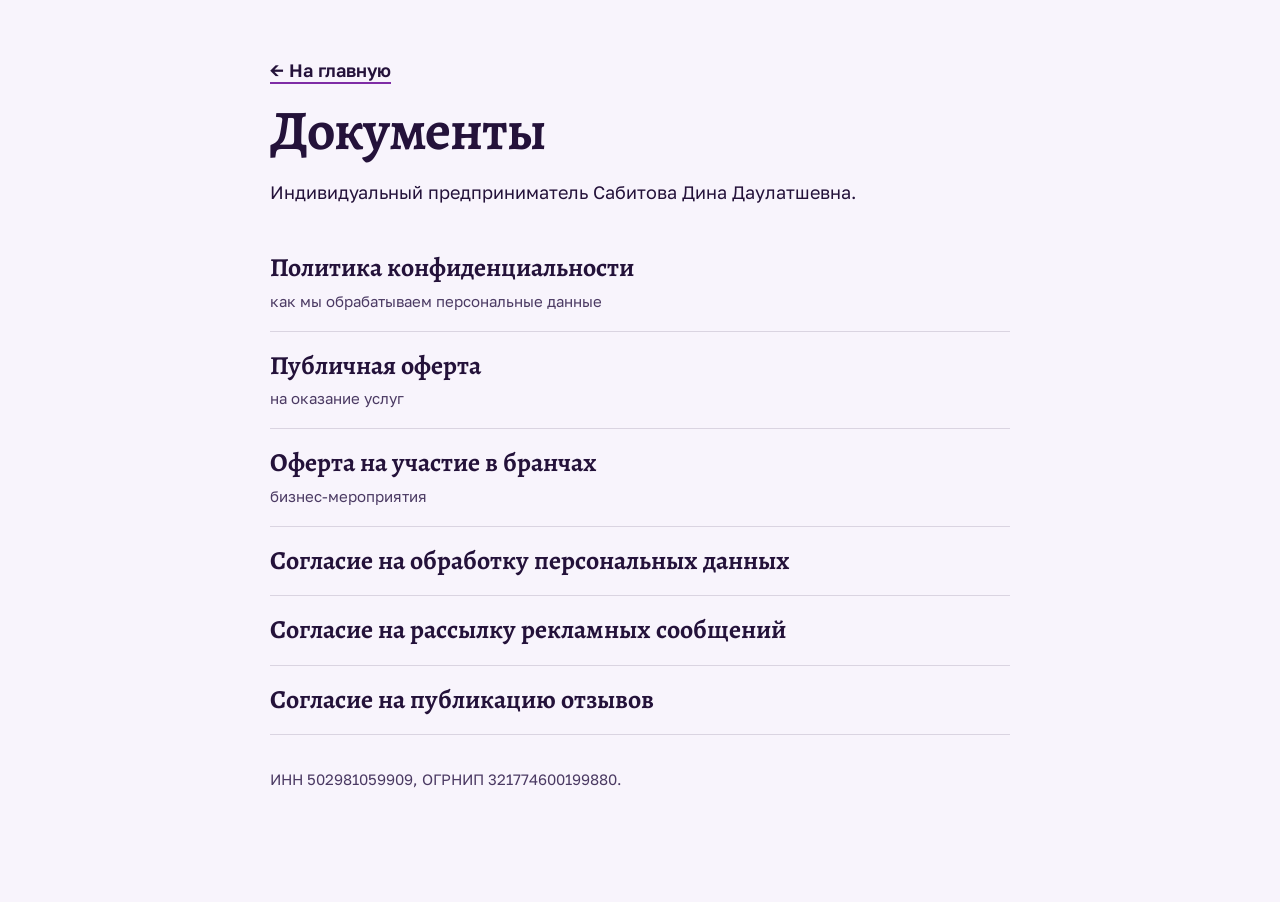
==== documents.html @ 6a7e40a2 "Юридические документы клиента: PDF, согласия в форме, реквизиты ИП" ====
<!DOCTYPE html>
<html lang="ru">
<head>
<meta charset="UTF-8">
<meta name="viewport" content="width=device-width, initial-scale=1.0">
<title>Документы — Дина Сабитова</title>
<link href="https://fonts.googleapis.com/css2?family=Alegreya:wght@700&family=Golos+Text:wght@400;500;600&display=swap" rel="stylesheet">
<link rel="stylesheet" href="styles.css">
</head>
<body>
<main class="docs">
  <p><a class="link" href="index.html">← На главную</a></p>
  <h1>Документы</h1>
  <p>Индивидуальный предприниматель Сабитова Дина Даулатшевна.</p>
  <ul>
    <li><a href="docs/politika-konfidencialnosti.pdf" target="_blank" rel="noopener">Политика конфиденциальности</a><span>как мы обрабатываем персональные данные</span></li>
    <li><a href="docs/oferta.pdf" target="_blank" rel="noopener">Публичная оферта</a><span>на оказание услуг</span></li>
    <li><a href="docs/oferta-branchi.pdf" target="_blank" rel="noopener">Оферта на участие в бранчах</a><span>бизнес-мероприятия</span></li>
    <li><a href="docs/soglasie-na-obrabotku-pd.pdf" target="_blank" rel="noopener">Согласие на обработку персональных данных</a></li>
    <li><a href="docs/soglasie-na-rassylku.pdf" target="_blank" rel="noopener">Согласие на рассылку рекламных сообщений</a></li>
    <li><a href="docs/soglasie-na-publikaciyu-otzyvov.pdf" target="_blank" rel="noopener">Согласие на публикацию отзывов</a></li>
  </ul>
  <p class="req">ИНН 502981059909, ОГРНИП 321774600199880.</p>
</main>
</body>
</html>
---- styles.css ----
:root {
  --ground: #F8F4FC;
  --ink: #24123A;
  --ink-soft: #4B3A63;
  --accent: #9B3FC2;
  --accent-dark: #7F2CA6;
  --aqua: #E5D8F2;
  --sun: #F1E4F8;
  --teal: #4F2A7E;
  --circ: #C9A8E8;
  --pad: clamp(16px, 4vw, 40px);
  --font-head: 'Alegreya', Georgia, serif;
  --font-body: 'Golos Text', system-ui, sans-serif;
}
*, *::before, *::after { box-sizing: border-box; }
html { scroll-behavior: smooth; }
body { margin: 0; background: var(--ground); color: var(--ink); font: 400 18px/1.6 var(--font-body); -webkit-font-smoothing: antialiased; }
img, svg { display: block; max-width: 100%; }
a { color: inherit; }
h1, h2, h3 { font-family: var(--font-head); font-weight: 700; letter-spacing: -0.02em; line-height: 1.05; margin: 0; }
h1 { font-size: clamp(34px, 5.9vw, 92px); line-height: 0.98; }
h2 { font-size: clamp(32px, 4.1vw, 60px); }
h3 { font-size: clamp(24px, 2.4vw, 32px); line-height: 1.12; }
p { margin: 0 0 1em; }
ul, ol { margin: 0; padding: 0; list-style: none; }
.sr { position: absolute; width: 1px; height: 1px; overflow: hidden; clip: rect(0 0 0 0); }
.wrap { width: 100%; max-width: 1440px; margin: 0 auto; padding: 0 var(--pad); }
:focus-visible { outline: 3px solid var(--ink); outline-offset: 3px; }
::selection { background: var(--accent); color: var(--ink); }
.lead { font-size: clamp(19px, 1.7vw, 24px); line-height: 1.5; max-width: 62ch; }

/* BUTTONS: flat, fully round */
.btn { display: inline-flex; align-items: center; justify-content: center; min-height: 54px; padding: 0 30px; border: 0; border-radius: 999px; background: var(--accent); color: #fff; font: 600 17px/1.2 var(--font-body); text-decoration: none; cursor: pointer; transition: transform .2s ease, background-color .2s ease; text-align: center; }
.btn:hover { background: var(--accent-dark); transform: translateY(-2px); }
.btn:active { transform: translateY(0) scale(.98); }
.btn--sm { min-height: 44px; padding: 0 22px; font-size: 16px; }
.btn--ghost { background: transparent; color: var(--ink); border: 2px solid var(--ink); }
.btn--ghost:hover { background: var(--ink); color: var(--ground); }
.link { font-weight: 600; text-decoration: underline; text-decoration-thickness: 2px; text-underline-offset: 5px; text-decoration-color: var(--accent-dark); }
.link:hover { text-decoration-color: var(--ink); }

/* HEADER */
.header { position: sticky; top: 0; z-index: 50; background: var(--ground); }
.header.scrolled { /* taste-skill-ignore */ box-shadow: 0 6px 18px rgba(36,18,58,.08); }
.header__inner { display: flex; align-items: center; gap: 24px; min-width: 0; height: 72px; }
.logo { display: flex; align-items: center; gap: 12px; text-decoration: none; flex-shrink: 0; font: 700 24px/1 var(--font-head); letter-spacing: -0.01em; }
.logo__mark { width: 44px; height: 28px; }
.nav { display: flex; gap: 26px; margin-left: auto; }
.nav a { white-space: nowrap; text-decoration: none; font-size: 16px; font-weight: 500; }
.nav a:hover { text-decoration: underline; text-decoration-color: var(--accent-dark); text-decoration-thickness: 2px; text-underline-offset: 6px; }
.burger { display: none; width: 44px; height: 44px; border: 0; background: transparent; position: relative; cursor: pointer; flex-shrink: 0; }
.burger span { position: absolute; left: 10px; right: 10px; height: 2px; background: var(--ink); transition: transform .25s; }
.burger span:nth-child(1) { top: 17px; } .burger span:nth-child(2) { top: 26px; }
.burger.is-open span:nth-child(1) { transform: translateY(4.5px) rotate(45deg); }
.burger.is-open span:nth-child(2) { transform: translateY(-4.5px) rotate(-45deg); }

/* SECTIONS */
.sec { padding: clamp(72px, 11vw, 160px) 0; }
.sec--tint { background: var(--aqua); }
.sec--sun { background: var(--sun); }

/* HERO */
.hero { padding: clamp(40px, 6vw, 88px) 0 clamp(72px, 9vw, 140px); overflow: hidden; }
.hero__grid { display: grid; grid-template-columns: 1.15fr .85fr; gap: clamp(24px, 4vw, 64px); align-items: center; }
.hero h1 { margin-bottom: clamp(24px, 3vw, 40px); }
.hero .lead { margin-bottom: 36px; }
.hero__actions { display: flex; flex-wrap: wrap; gap: 14px; }
.hero__caption { margin: 20px 0 0; font-size: 16px; color: var(--ink-soft); max-width: 30ch; }
.duo circle { transition: cx .7s cubic-bezier(.2,.7,.2,1); }

/* METHOD */
.method { display: grid; grid-template-columns: .72fr 1.28fr; gap: clamp(32px, 6vw, 96px); align-items: start; }
.pic { margin: 0; }
.pic img { width: 100%; height: auto; background: var(--aqua); }
.pic figcaption { margin-top: 12px; font-size: 15px; color: var(--ink-soft); max-width: 50ch; }
.pic--tall { position: sticky; top: 96px; }
.pic--tall img { max-height: 760px; object-fit: cover; object-position: 50% 15%; }
.method__body h2 { margin-bottom: 28px; }
.method__body .lead { margin-bottom: 36px; }
.found { margin: 0 0 36px; display: grid; grid-template-columns: 1fr 1fr; gap: 12px; }
.found > div { background: var(--aqua); padding: 22px 24px; }
.found dt { font: 700 26px/1.1 var(--font-head); margin-bottom: 8px; }
.found dd { margin: 0; color: var(--ink-soft); font-size: 16px; line-height: 1.45; }
.levels { display: flex; flex-wrap: wrap; gap: 10px; margin: 8px 0 40px; }
.levels li { background: var(--accent); color:#fff; border-radius: 999px; padding: 10px 24px; font: 600 20px/1 var(--font-head); }
.method__note { font: 500 clamp(22px, 2.2vw, 30px)/1.3 var(--font-head); max-width: 34ch; }

/* PRICES */
.prices__head { display: grid; grid-template-columns: 1fr 1fr; gap: clamp(32px, 6vw, 96px); align-items: end; margin-bottom: clamp(40px, 6vw, 80px); }
.prices__grid { display: grid; grid-template-columns: 1fr 1fr; gap: clamp(32px, 6vw, 96px); align-items: start; }
.plist li { display: flex; justify-content: space-between; align-items: baseline; gap: 16px; padding: 24px 22px; margin-bottom: 8px; background: var(--aqua); font: 700 clamp(24px, 2.6vw, 38px)/1 var(--font-head); }
.plist li.is-main { background: var(--sun); }
.plist b { font-weight: 700; white-space: nowrap; }
.plist__note { margin-top: 18px; color: var(--ink-soft); font-size: 16px; max-width: 46ch; }
.prices__tracks h3 { margin-bottom: 24px; max-width: 22ch; }
.prices__tracks dt { font: 700 26px/1.15 var(--font-head); margin-top: 22px; }
.prices__tracks dd { margin: 6px 0 0; color: var(--ink-soft); max-width: 46ch; }

/* FORMATS */
.formats__title { margin-bottom: clamp(40px, 6vw, 88px); }
.fmt { display: grid; gap: clamp(32px, 6vw, 96px); align-items: center; margin-bottom: clamp(64px, 9vw, 128px); }
.fmt--astro { grid-template-columns: .8fr 1.2fr; }
.fmt--brunch { grid-template-columns: 1.1fr .9fr; }
.fmt h3 { font-size: clamp(32px, 3.6vw, 52px); }
.fmt__meta { font: 600 19px/1.3 var(--font-body); color: var(--teal); margin: 12px 0 20px; }
.plain { margin: 0 0 20px; }
.plain li { padding-left: 24px; position: relative; margin-bottom: 10px; }
.plain li::before { content: ""; position: absolute; left: 0; top: .6em; width: 10px; height: 10px; border-radius: 50%; background: var(--accent); }
.fmt__body p { max-width: 58ch; }
.group { display: grid; grid-template-columns: 1fr 1fr; gap: clamp(32px, 6vw, 96px); }
.group article { background: var(--ground); padding: clamp(28px, 3.4vw, 48px); }
.group h3 { font-size: clamp(28px, 3vw, 40px); }

/* PROCESS */
.process h2 { margin-bottom: clamp(36px, 5vw, 64px); }
.steps { display: grid; grid-template-columns: repeat(4, 1fr); gap: clamp(20px, 3vw, 48px); }
.steps li { position: relative; padding-top: 64px; }
.steps li::before { content: ""; position: absolute; top: 0; left: 0; width: 44px; height: 44px; border-radius: 50%; background: var(--accent); }
.steps li:nth-child(2)::before { left: 22px; background: var(--circ); mix-blend-mode: normal; }
.steps li:nth-child(3)::before { background: var(--teal); }
.steps li:nth-child(4)::before { background: var(--ink); }
.steps h3 { margin-bottom: 12px; font-size: clamp(24px, 2.2vw, 30px); }
.steps p { color: var(--ink-soft); }

/* FAQ */
.faq { display: grid; grid-template-columns: .8fr 1.2fr; gap: clamp(32px, 6vw, 96px); align-items: start; }
.faq h2 { position: sticky; top: 96px; }
.faq__item { background: var(--ground); margin-bottom: 10px; }
.faq__item summary { cursor: pointer; padding: 22px 28px; font: 700 clamp(21px, 2vw, 27px)/1.2 var(--font-head); list-style: none; display: flex; justify-content: space-between; gap: 20px; align-items: center; }
.faq__item summary::-webkit-details-marker { display: none; }
.faq__item summary::after { content: "+"; font: 500 32px/1 var(--font-body); flex-shrink: 0; transition: transform .25s; }
.faq__item[open] summary::after { transform: rotate(45deg); }
.faq__item p { padding: 0 28px 24px; margin: 0; max-width: 62ch; color: var(--ink-soft); }

/* CONTACT */
.contact { display: grid; grid-template-columns: 1.1fr .9fr; gap: clamp(32px, 6vw, 96px); align-items: start; }
.contact h2 { margin-bottom: 24px; font-size: clamp(34px, 4.2vw, 62px); }
.links { margin-top: 32px; }
.links li { margin-bottom: 8px; }
.links a { font-weight: 500; text-decoration-color: var(--accent-dark); text-decoration-thickness: 2px; text-underline-offset: 5px; }
.form { background: var(--sun); padding: clamp(24px, 3.4vw, 48px); display: grid; gap: 18px; }
.form label { display: grid; gap: 8px; font-weight: 500; font-size: 16px; }
.form input, .form select { width: 100%; min-height: 54px; padding: 0 18px; border: 2px solid transparent; background: var(--ground); font: 400 17px var(--font-body); color: var(--ink); border-radius: 0; }
.form input:focus, .form select:focus { outline: none; border-color: var(--ink); }
.form__note { margin: 0; font-size: 14px; color: var(--ink-soft); }

/* FOOTER */
.footer { padding: clamp(56px, 8vw, 112px) 0 40px; background: var(--ink); color: var(--ground); }
.footer a { color: var(--ground); }
.footer__name { font: 700 clamp(56px, 13.5vw, 220px)/.9 var(--font-head); letter-spacing: -0.04em; margin: 0 0 clamp(32px, 4vw, 56px); }
.footer__row { display: flex; flex-wrap: wrap; justify-content: space-between; gap: 12px 40px; font-size: 16px; }
.credits { margin-top: 32px; font-size: 14px; line-height: 1.55; color: #D9C9EC; max-width: 100ch; }


/* HERO ART */
.hero__art { position: relative; margin-right: 0; display: flex; justify-content: center; align-items: flex-end; min-height: 460px; }
.hero__art .duo { position: absolute; width: 150%; max-width: none; left: -30%; bottom: -8%; z-index: 0; margin: 0; }
.hero__photo { position: relative; z-index: 1; width: auto; max-width: 100%; max-height: min(74vh, 700px); height: auto; }
.hero__who { max-width: 52ch; color: var(--ink-soft); margin-bottom: 32px; font-size: 18px; }

/* ASKS */
.asks h2 { margin-bottom: clamp(36px, 5vw, 72px); }
.asks__list { display: grid; grid-template-columns: 1fr 1fr 1fr; gap: clamp(28px, 4vw, 56px) clamp(24px, 4vw, 56px); }
.asks__list li { position: relative; padding-top: 52px; }
.asks__list li::before { content: ""; position: absolute; left: 0; top: 0; width: 32px; height: 32px; border-radius: 50%; background: var(--accent); }
.asks__list li:nth-child(even)::before { background: var(--teal); left: 0; }
.asks__list h3 { margin-bottom: 12px; font-size: clamp(24px, 2.2vw, 30px); }
.asks__list p { color: var(--ink-soft); margin: 0; max-width: 40ch; }

/* METHOD extras */
.method__sub { margin: 8px 0 18px; font-size: clamp(26px, 2.6vw, 34px); }
.method .plain li { font-size: 19px; }

/* LENS */
.lens { display: grid; grid-template-columns: 1fr 1fr; gap: clamp(32px, 6vw, 96px); align-items: start; }
.lens h2 { margin-bottom: 28px; }
.lens__text p { max-width: 52ch; }
.lens__fig svg { width: 100%; height: auto; margin-bottom: 28px; }
.lens__quote { font: 500 clamp(22px, 2.2vw, 30px)/1.3 var(--font-head); max-width: 36ch; margin: 0; }

/* TEST */
.test { display: grid; grid-template-columns: 1fr 1fr; gap: clamp(32px, 6vw, 96px); align-items: start; }
.test h2 { margin-bottom: 24px; }
.test__paths > div { background: var(--ground); padding: clamp(24px, 3vw, 40px); margin-bottom: 12px; }
.test__paths h3 { margin-bottom: 12px; font-size: clamp(24px, 2.4vw, 32px); }

/* TRACKS + DIAG */
.tracks { display: grid; grid-template-columns: repeat(3, 1fr); gap: clamp(24px, 4vw, 56px); margin: 0 0 clamp(48px, 7vw, 96px); }
.tracks dt { font: 700 clamp(26px, 2.6vw, 34px)/1.1 var(--font-head); margin-bottom: 14px; }
.tracks dd { margin: 0; color: var(--ink-soft); max-width: 44ch; }
.tracks > div { background: var(--aqua); padding: clamp(24px, 3vw, 40px); }
.diag { background: var(--sun); padding: clamp(28px, 3.4vw, 48px); }
.diag h3 { font-size: clamp(30px, 3.2vw, 44px); }
.diag p:last-child { margin: 24px 0 0; }
.group { grid-template-columns: 1fr 1fr; gap: clamp(20px, 3vw, 40px); }
.group article:last-child { grid-column: 1 / -1; }
.photo-wide { display: block; width: 100%; max-width: 560px; height: clamp(300px, 34vw, 480px); object-fit: cover; object-position: 50% 18%; margin-top: 36px; }

/* MOTION (content stays visible if script fails) */
.js .reveal { opacity: 0; }
.js .reveal.is-visible { opacity: 1; }
[data-drift] { transition: transform .1s linear; will-change: transform; }
.pic--wide { overflow: hidden; }
@media (prefers-reduced-motion: reduce) {
  html { scroll-behavior: auto; }
  .js .reveal { opacity: 1; }
  .duo circle, .btn { transition: none; }
  [data-drift] { transform: none !important; }
}

/* BREAKPOINTS */
@media (max-width: 1180px) { .nav { gap: 18px; } .nav a { font-size: 15px; } }
@media (max-width: 1100px) {
  .nav { display: none; position: absolute; top: 72px; left: 0; right: 0; flex-direction: column; gap: 0; background: var(--ground); padding: 8px var(--pad) 24px; /* taste-skill-ignore */ box-shadow: 0 14px 24px rgba(36,18,58,.12); }
  .nav.is-open { display: flex; }
  .nav a { padding: 14px 0; font-size: 19px; }
  .burger { display: block; }
  .header__cta { margin-left: auto; }
}
@media (max-width: 900px) {
  .hero__grid, .asks__list, .method, .lens, .test, .tracks, .prices__head, .prices__grid, .fmt--astro, .fmt--brunch, .group, .faq, .contact { grid-template-columns: 1fr; }
  .hero__art { min-height: 0; }
  .hero__art .duo { width: 130%; left: -15%; bottom: -4%; }
  .hero__photo { max-height: 520px; }
  .pic--tall, .test__head, .faq h2 { position: static; }
  .pic--tall { max-width: 420px; }
  .steps { grid-template-columns: 1fr 1fr; }
  .fmt--brunch .pic, .fmt--astro .pic { order: 2; }
  .fmt .pic figcaption { display: none; }
  .found { grid-template-columns: 1fr; }
}
@media (max-width: 560px) {
    body { font-size: 17px; }
  .header__cta { display: none; }
  .burger { margin-left: auto; }
  .steps { grid-template-columns: 1fr; }
  .hero__actions .btn { width: 100%; }
    .quotes li { padding-left: 40px; }
  .quotes li::before { width: 22px; height: 22px; }
}
@media (max-width: 380px) { .logo { font-size: 20px; } .logo__mark { width: 36px; } }

.check { display: flex !important; grid-template-columns: none; gap: 12px; align-items: flex-start; font-weight: 400 !important; font-size: 14px !important; line-height: 1.45; color: var(--ink-soft); }
.check input { width: 22px; min-height: 22px; height: 22px; flex-shrink: 0; margin-top: 2px; accent-color: var(--accent); }
.check a { color: var(--ink); text-decoration: underline; }
.docs { max-width: 820px; margin: 0 auto; padding: 56px var(--pad) 96px; }
.docs h1 { font-size: clamp(34px, 5vw, 56px); margin-bottom: 20px; }
.docs ul { margin-top: 28px; }
.docs li { padding: 18px 0; border-bottom: 1px solid rgba(36,18,58,.14); }
.docs li a { font: 700 clamp(20px, 2.2vw, 26px)/1.25 var(--font-head); text-decoration: none; }
.docs li a:hover { text-decoration: underline; }
.docs li span { display: block; color: var(--ink-soft); font-size: 15px; margin-top: 4px; }
.docs .req { margin-top: 32px; color: var(--ink-soft); font-size: 15px; }
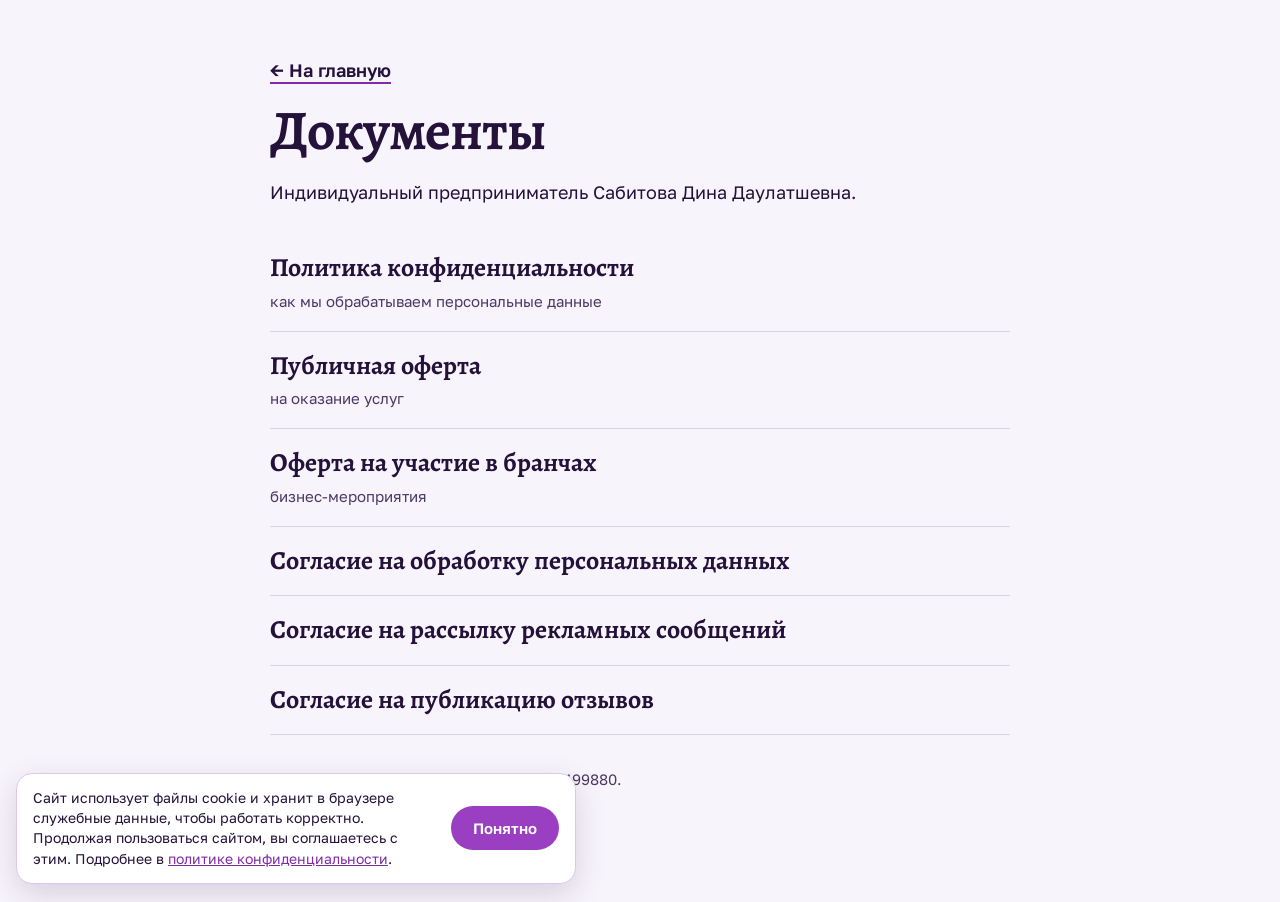
==== commit ca277a28: "SEO: title/description, canonical, OG, JSON-LD, robots, sitemap, privacy.html, cookie; материалы (ск" ====
--- a/documents.html
+++ b/documents.html
@@ -3,7 +3,10 @@
 <head>
 <meta charset="UTF-8">
 <meta name="viewport" content="width=device-width, initial-scale=1.0">
-<title>Документы — Дина Сабитова</title>
+<title>Документы | Дина Сабитова</title>
+<meta name="description" content="Политика конфиденциальности, публичная оферта и согласия на сайте психолога Дины Сабитовой.">
+<meta name="robots" content="index, follow">
+<link rel="canonical" href="https://murzzsite.github.io/sabitova-psy/documents.html">
 <link href="https://fonts.googleapis.com/css2?family=Alegreya:wght@700&family=Golos+Text:wght@400;500;600&display=swap" rel="stylesheet">
 <link rel="stylesheet" href="styles.css">
 </head>
@@ -22,5 +25,6 @@
   </ul>
   <p class="req">ИНН 502981059909, ОГРНИП 321774600199880.</p>
 </main>
+<script src="cookie.js" defer></script>
 </body>
 </html>
